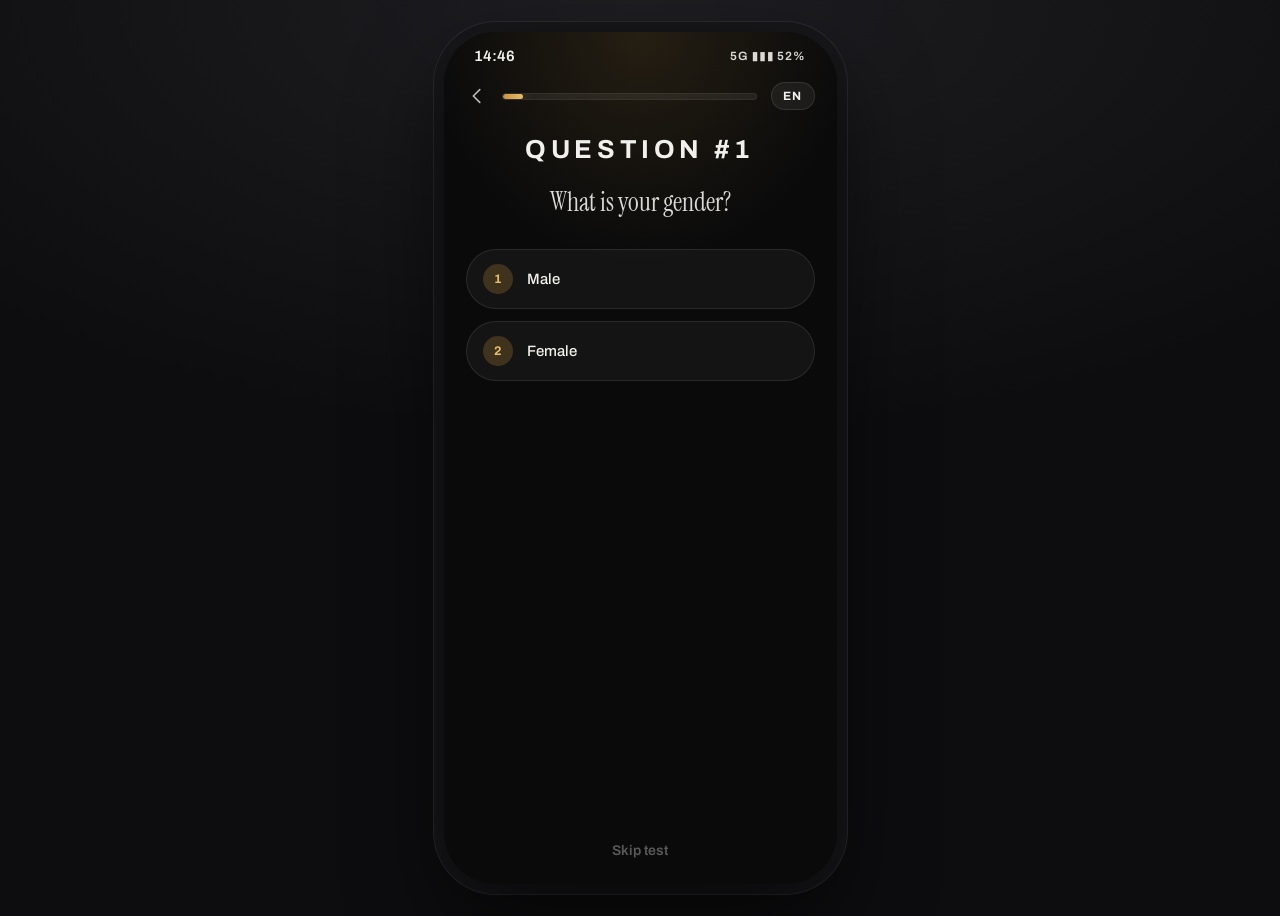
==== index.html @ 1f054693 "Implement Sworn onboarding flow from Claude Design Ports "Sworn Onboarding.dc.html" to dependency-fr" ====
<!DOCTYPE html>
<html lang="en">
<head>
<meta charset="utf-8">
<meta name="viewport" content="width=device-width, initial-scale=1">
<title>Sworn — Onboarding</title>
<link rel="preconnect" href="https://fonts.googleapis.com">
<link rel="preconnect" href="https://fonts.gstatic.com" crossorigin>
<link href="https://fonts.googleapis.com/css2?family=Archivo:wght@400;500;600;700&family=Instrument+Serif:ital@0;1&display=swap" rel="stylesheet">
<link rel="stylesheet" href="styles.css">
</head>
<body>

<div class="stage">
  <div class="phone" id="phone">
    <div class="phone__glow"></div>
    <div class="phone__noise"></div>

    <div class="statusbar">
      <span>14:46</span>
      <span class="statusbar__right">5G ▮▮▮ 52%</span>
    </div>

    <div id="chrome"></div>
    <div id="screen"></div>
  </div>
</div>

<script src="app.js"></script>
</body>
</html>
---- styles.css ----
/* Sworn — onboarding
   Design tokens and components ported from "Sworn Onboarding.dc.html". */

:root {
  --bg: #0a0a0b;
  --ink: #f2f0ec;
  --gold: #d9a441;
  --gold-lt: #e7bc6a;
  --gold-dk: #c8933a;
  --cream: #f4e6c8;
  --on-gold: #1a1408;
  --gold-grad: linear-gradient(180deg, #e7bc6a, #c8933a);
  --serif: 'Instrument Serif', Georgia, serif;
  --line: rgba(255, 255, 255, .1);
  --surface: rgba(255, 255, 255, .042);
  --surface-bd: rgba(255, 255, 255, .075);
}

* { box-sizing: border-box; }

body {
  margin: 0;
  background: #141416;
  font-family: Archivo, system-ui, sans-serif;
  -webkit-font-smoothing: antialiased;
}

a { color: var(--gold); }
a:hover { color: var(--gold-lt); }

@keyframes rise {
  from { opacity: 0; transform: translateY(12px); }
  to   { opacity: 1; transform: none; }
}
@keyframes floaty {
  0%, 100% { transform: translateY(0); }
  50%      { transform: translateY(-10px); }
}

.anim-rise      { animation: rise .4s ease both; }
.anim-rise-fast { animation: rise .35s ease both; }

@media (prefers-reduced-motion: reduce) {
  *, *::before, *::after {
    animation-duration: .01ms !important;
    animation-iteration-count: 1 !important;
    transition-duration: .01ms !important;
  }
}

/* Selectable controls are real buttons — strip the UA chrome, keep the design. */
.opt, .age, .pickrow, .goal, .plan, .skip, .notlater,
.back-circle, .chrome__back, .slide__dot {
  font-family: inherit;
  font-size: inherit;
  color: inherit;
  margin: 0;
  -webkit-appearance: none;
  appearance: none;
  text-align: left;
}

:focus-visible {
  outline: 2px solid var(--gold-lt);
  outline-offset: 3px;
}

/* ---------------------------------------------------------------- shell */

.stage {
  min-height: 100vh;
  display: flex;
  align-items: center;
  justify-content: center;
  padding: 32px;
  background: radial-gradient(120% 80% at 50% 0%, #1e1e22 0%, #0d0d0f 60%);
}

.phone {
  position: relative;
  flex: 0 0 393px;
  width: 393px;
  height: 852px;
  border-radius: 52px;
  overflow: hidden;
  background: var(--bg);
  box-shadow: 0 40px 90px rgba(0, 0, 0, .6), 0 0 0 10px #17171a, 0 0 0 11px #2a2a2f;
  color: var(--ink);
}

.phone__glow {
  position: absolute;
  inset: 0;
  background: radial-gradient(80% 40% at 50% 0%, rgba(217, 164, 65, .13) 0%, rgba(0, 0, 0, 0) 68%), var(--bg);
}

.phone__noise {
  position: absolute;
  inset: 0;
  opacity: .5;
  background-image: radial-gradient(rgba(255, 255, 255, .14) 1px, rgba(0, 0, 0, 0) 1px);
  background-size: 3px 3px;
  mix-blend-mode: overlay;
}

.statusbar {
  position: relative;
  display: flex;
  justify-content: space-between;
  align-items: center;
  padding: 16px 30px 0;
  font-size: 15px;
  font-weight: 600;
  letter-spacing: .2px;
}

.statusbar__right {
  display: flex;
  gap: 6px;
  align-items: center;
  opacity: .9;
  font-size: 12px;
  letter-spacing: 1px;
}

/* Every screen lays itself out against the phone frame. */
.screen {
  position: absolute;
  left: 0;
  right: 0;
  bottom: 0;
}

.scroll {
  position: absolute;
  left: 0;
  right: 0;
  overflow-y: auto;
  scrollbar-width: none;
  padding: 0 22px;
}
.scroll::-webkit-scrollbar { display: none; }

/* ---------------------------------------------------------------- quiz chrome */

.chrome {
  position: relative;
  padding: 18px 22px 0;
  display: flex;
  align-items: center;
  gap: 14px;
}

.chrome__back {
  cursor: pointer;
  display: flex;
  align-items: center;
  background: none;
  border: 0;
  padding: 0;
}

.progress {
  flex: 1;
  height: 7px;
  border-radius: 99px;
  background: rgba(255, 255, 255, .07);
  border: 1px solid rgba(255, 255, 255, .06);
  overflow: hidden;
}

.progress__fill {
  height: 100%;
  border-radius: 99px;
  background: linear-gradient(90deg, var(--gold-dk), var(--gold-lt));
  box-shadow: 0 0 14px rgba(217, 164, 65, .5);
  transition: width .25s ease;
}

.lang {
  padding: 6px 11px;
  border-radius: 999px;
  background: rgba(255, 255, 255, .06);
  border: 1px solid var(--line);
  font-size: 12px;
  font-weight: 700;
  letter-spacing: 1.4px;
}

/* ---------------------------------------------------------------- shared bits */

.back-circle {
  width: 38px;
  height: 38px;
  flex: 0 0 38px;
  border-radius: 50%;
  background: rgba(255, 255, 255, .06);
  border: 1px solid var(--line);
  display: flex;
  align-items: center;
  justify-content: center;
  cursor: pointer;
}

.topbar {
  display: flex;
  align-items: center;
  gap: 14px;
}

.topbar__title {
  flex: 1;
  text-align: center;
  margin-right: 38px;
  font-weight: 700;
}

.eyebrow {
  text-align: center;
  font-size: 26px;
  font-weight: 700;
  letter-spacing: 4.6px;
  line-height: 1;
}

.serif { font-family: var(--serif); }

.cta {
  width: 100%;
  border: 0;
  cursor: pointer;
  padding: 19px;
  border-radius: 999px;
  background: var(--gold-grad);
  color: var(--on-gold);
  font-family: Archivo, sans-serif;
  font-size: 14.5px;
  font-weight: 700;
  letter-spacing: 2.8px;
}
.cta:hover { filter: brightness(1.06); }
.cta--glow { box-shadow: 0 14px 34px rgba(217, 164, 65, .28); }
.cta--muted { background: rgba(217, 164, 65, .16); color: rgba(242, 240, 236, .4); }
.cta--cream { background: var(--cream); color: var(--on-gold); }
.cta--cream:hover { filter: brightness(1.04); }

.footer-bar {
  position: absolute;
  left: 0;
  right: 0;
  bottom: 0;
  padding: 12px 22px 24px;
  background: linear-gradient(180deg, rgba(10, 10, 11, 0), rgba(10, 10, 11, .95) 40%);
}

.card {
  border-radius: 20px;
  background: var(--surface);
  border: 1px solid var(--surface-bd);
}

.field {
  width: 100%;
  display: block;
  padding: 17px 18px;
  border-radius: 16px;
  background: rgba(255, 255, 255, .045);
  border: 1px solid var(--line);
  font-family: Archivo, sans-serif;
  font-size: 15px;
  color: var(--ink);
  outline: none;
}
.field::placeholder { color: rgba(242, 240, 236, .35); }
.field:focus { border-color: rgba(217, 164, 65, .5); }

.field--pill {
  padding: 19px 22px;
  border-radius: 999px;
  background: rgba(255, 255, 255, .04);
}

.field-label {
  font-size: 12.5px;
  color: rgba(242, 240, 236, .45);
}

/* ---------------------------------------------------------------- question */

.q {
  top: 104px;
  display: flex;
  flex-direction: column;
  padding: 0 22px 26px;
}

.q__text {
  margin-top: 24px;
  text-align: center;
  font-family: var(--serif);
  font-size: 26px;
  line-height: 1.25;
  color: rgba(242, 240, 236, .9);
  text-wrap: pretty;
}

.q__options {
  margin-top: 30px;
  display: flex;
  flex-direction: column;
  gap: 12px;
}

.opt {
  display: flex;
  align-items: center;
  gap: 14px;
  padding: 14px 16px;
  border-radius: 999px;
  cursor: pointer;
  background: rgba(255, 255, 255, .045);
  border: 1px solid rgba(255, 255, 255, .09);
}
.opt:hover { filter: brightness(1.15); }

.opt__n {
  width: 30px;
  height: 30px;
  flex: 0 0 30px;
  border-radius: 50%;
  display: flex;
  align-items: center;
  justify-content: center;
  font-size: 12.5px;
  font-weight: 700;
  background: rgba(217, 164, 65, .22);
  color: var(--gold-lt);
}

.opt__label {
  font-size: 15px;
  font-weight: 500;
}

.opt.is-on {
  background: rgba(217, 164, 65, .16);
  border-color: rgba(217, 164, 65, .55);
}
.opt.is-on .opt__label { color: var(--cream); }
.opt.is-on .opt__n {
  background: var(--gold-grad);
  color: var(--on-gold);
}

.skip {
  margin-top: auto;
  width: 100%;
  text-align: center;
  font-size: 14px;
  font-weight: 600;
  color: rgba(242, 240, 236, .34);
  cursor: pointer;
  background: none;
  border: 0;
  padding: 0;
}

/* ---------------------------------------------------------------- finally */

.finally { top: 104px; display: flex; flex-direction: column; padding: 0 22px 30px; }

.ages {
  margin-top: 10px;
  display: flex;
  flex-wrap: wrap;
  gap: 10px;
}

.age {
  padding: 14px 20px;
  border-radius: 14px;
  cursor: pointer;
  font-size: 15px;
  font-weight: 600;
  background: rgba(255, 255, 255, .045);
  border: 1px solid var(--line);
  color: var(--ink);
}
.age.is-on {
  background: rgba(217, 164, 65, .18);
  border-color: rgba(217, 164, 65, .55);
  color: var(--cream);
}

/* ---------------------------------------------------------------- calculating */

.calc {
  top: 0;
  display: flex;
  flex-direction: column;
  align-items: center;
  justify-content: center;
  padding: 0 30px;
}

.ring {
  position: relative;
  width: 210px;
  height: 210px;
  margin-top: -40px;
  border-radius: 50%;
  display: flex;
  align-items: center;
  justify-content: center;
  box-shadow: 0 0 70px rgba(217, 164, 65, .25);
}

.ring__hole {
  position: absolute;
  inset: 12px;
  border-radius: 50%;
  background: var(--bg);
}

.ring__pct {
  position: relative;
  font-family: var(--serif);
  font-size: 62px;
  color: var(--cream);
}

/* ---------------------------------------------------------------- analysis */

.analysis { top: 56px; display: flex; flex-direction: column; padding: 0 22px 28px; }

.check-badge {
  border-radius: 50%;
  background: var(--gold-grad);
  display: flex;
  align-items: center;
  justify-content: center;
}

.bars {
  margin-top: 20px;
  display: flex;
  align-items: flex-end;
  justify-content: center;
  gap: 26px;
}

.bar-col {
  display: flex;
  flex-direction: column;
  align-items: center;
  gap: 10px;
}

.bar-you {
  width: 86px;
  height: 152px;
  border-radius: 16px;
  background: linear-gradient(180deg, #f0cd85, #b8802b);
  display: flex;
  justify-content: center;
  padding-top: 12px;
  font-size: 25px;
  font-weight: 700;
  color: var(--on-gold);
}

.bar-avg {
  width: 86px;
  height: 152px;
  border-radius: 16px;
  background: rgba(255, 255, 255, .05);
  border: 1px solid rgba(255, 255, 255, .08);
  display: flex;
  align-items: flex-end;
}

.bar-avg__fill {
  width: 100%;
  height: 95px;
  border-radius: 15px;
  background: rgba(217, 164, 65, .28);
  border: 1px solid rgba(217, 164, 65, .35);
  display: flex;
  justify-content: center;
  padding-top: 10px;
  font-size: 23px;
  font-weight: 700;
  color: var(--cream);
}

.bar-label { font-size: 12.5px; font-weight: 600; }
.bar-label--dim { color: rgba(242, 240, 236, .6); }

/* ---------------------------------------------------------------- symptoms */

.symptoms { top: 56px; }

.banner {
  padding: 17px;
  border-radius: 20px;
  background: var(--gold-grad);
  color: var(--on-gold);
  font-size: 15.5px;
  font-weight: 600;
  line-height: 1.35;
  text-wrap: pretty;
}

.group-name {
  margin-top: 20px;
  font-size: 13px;
  font-weight: 700;
  letter-spacing: 2.4px;
  color: rgba(242, 240, 236, .55);
}

.group-items {
  margin-top: 11px;
  display: flex;
  flex-direction: column;
  gap: 10px;
}

.pickrow {
  display: flex;
  align-items: center;
  gap: 13px;
  padding: 14px 16px;
  border-radius: 22px;
  cursor: pointer;
  background: rgba(255, 255, 255, .04);
  border: 1px solid rgba(255, 255, 255, .085);
  color: rgba(242, 240, 236, .92);
}
.pickrow.is-on {
  background: rgba(217, 164, 65, .14);
  border-color: rgba(217, 164, 65, .5);
  color: var(--cream);
}

.dot {
  width: 22px;
  height: 22px;
  flex: 0 0 22px;
  border-radius: 50%;
  border: 1.6px solid rgba(255, 255, 255, .28);
  background: transparent;
}
.pickrow.is-on .dot,
.goal.is-on .dot {
  border-color: var(--gold-lt);
  background: var(--gold-lt);
}

.pickrow__label { font-size: 14.5px; line-height: 1.3; }

/* ---------------------------------------------------------------- slides */

.slide {
  top: 52px;
  display: flex;
  flex-direction: column;
  align-items: center;
  padding: 0 26px 28px;
}

.slide__bars { display: flex; gap: 7px; align-items: center; }
.slide__bar { height: 6px; border-radius: 99px; transition: width .3s ease; }

.wordmark { font-size: 15px; font-weight: 700; letter-spacing: 6px; }

.orb {
  margin-top: 44px;
  width: 186px;
  height: 186px;
  border-radius: 50%;
  display: flex;
  align-items: center;
  justify-content: center;
  border: 1px solid rgba(217, 164, 65, .28);
  animation: floaty 6s ease-in-out infinite;
}

.orb__glyph {
  font-size: 58px;
  font-weight: 700;
  letter-spacing: -2px;
  color: rgba(244, 230, 200, .9);
}

.slide__title {
  margin-top: 44px;
  text-align: center;
  font-size: 24px;
  font-weight: 700;
  letter-spacing: 3.4px;
  line-height: 1.2;
}

.slide__body {
  margin-top: 16px;
  text-align: center;
  font-family: var(--serif);
  font-size: 20px;
  line-height: 1.4;
  color: rgba(242, 240, 236, .62);
  text-wrap: pretty;
}

.press {
  margin-top: 22px;
  display: flex;
  gap: 18px;
  align-items: center;
  font-size: 12px;
  font-weight: 700;
  letter-spacing: 1.6px;
  color: rgba(242, 240, 236, .4);
}

.slide__dots { margin-top: auto; display: flex; gap: 8px; }
.slide__dot { width: 8px; height: 8px; border-radius: 50%; cursor: pointer; border: 0; padding: 0; }

/* ---------------------------------------------------------------- goals */

.goals { top: 56px; }

.goal {
  display: flex;
  align-items: center;
  gap: 14px;
  padding: 16px;
  border-radius: 22px;
  cursor: pointer;
  background: rgba(255, 255, 255, .035);
  border: 1px solid rgba(255, 255, 255, .08);
}
.goal.is-on { border-color: rgba(217, 164, 65, .4); }

.goal__icon {
  width: 36px;
  height: 36px;
  flex: 0 0 36px;
  border-radius: 50%;
  border: 1px solid rgba(255, 255, 255, .14);
}

.goal__label { flex: 1; font-size: 15px; font-weight: 600; line-height: 1.25; }

.goal .dot { width: 24px; height: 24px; flex: 0 0 24px; border-color: rgba(255, 255, 255, .25); }

/* ---------------------------------------------------------------- benefits */

.benefits { top: 56px; }

.quote-head {
  margin-top: 18px;
  display: flex;
  align-items: center;
  gap: 12px;
}

.avatar {
  width: 44px;
  height: 44px;
  border-radius: 50%;
  background: radial-gradient(circle at 38% 30%, #2a2418, #111113);
  border: 1px solid rgba(217, 164, 65, .4);
}

/* ---------------------------------------------------------------- path */

.path { top: 56px; display: flex; flex-direction: column; padding: 0 22px 28px; }

.legend {
  margin-top: 12px;
  display: flex;
  justify-content: center;
  gap: 20px;
  font-size: 13.5px;
  font-weight: 600;
}
.legend span { display: flex; align-items: center; gap: 7px; }
.legend .swatch { width: 8px; height: 8px; border-radius: 50%; }
.legend .dim { color: rgba(242, 240, 236, .5); }

/* ---------------------------------------------------------------- rating */

.rating { top: 56px; display: flex; flex-direction: column; padding: 0 22px 28px; }

.stars { display: flex; justify-content: center; gap: 6px; }

.facepile { display: flex; }
.facepile div {
  width: 30px;
  height: 30px;
  border-radius: 50%;
  border: 1.5px solid var(--bg);
}
.facepile div + div { margin-left: -10px; }

.reviews {
  margin-top: 22px;
  display: grid;
  grid-template-columns: 1fr 1fr;
  gap: 11px;
}

.review {
  padding: 14px;
  border-radius: 18px;
  background: var(--surface);
  border: 1px solid var(--surface-bd);
}

.review__initial {
  width: 26px;
  height: 26px;
  border-radius: 50%;
  background: rgba(217, 164, 65, .2);
  border: 1px solid rgba(217, 164, 65, .3);
  display: flex;
  align-items: center;
  justify-content: center;
  font-size: 11px;
  font-weight: 700;
  color: var(--gold-lt);
}

/* ---------------------------------------------------------------- referral / notify */

.referral { top: 56px; display: flex; flex-direction: column; padding: 0 22px 28px; }

.notify {
  top: 56px;
  display: flex;
  flex-direction: column;
  align-items: center;
  padding: 0 26px 28px;
}

.notlater {
  margin-top: 16px;
  font-size: 14px;
  font-weight: 600;
  color: rgba(242, 240, 236, .38);
  cursor: pointer;
  background: none;
  border: 0;
  padding: 0;
}

/* ---------------------------------------------------------------- plan ready */

.ready__bg {
  position: absolute;
  inset: 0;
  background: radial-gradient(90% 55% at 50% 12%, rgba(217, 164, 65, .22) 0%, rgba(10, 10, 11, .97) 62%), var(--bg);
}

.ready {
  top: 56px;
  display: flex;
  flex-direction: column;
  align-items: center;
  padding: 0 26px 26px;
}

.date-pill {
  margin-top: 14px;
  padding: 15px 34px;
  border-radius: 999px;
  background: var(--cream);
  color: var(--on-gold);
  font-size: 21px;
  font-weight: 700;
}

.rule { margin-top: 30px; width: 120px; height: 1px; background: rgba(255, 255, 255, .14); }

/* ---------------------------------------------------------------- paywall */

.paywall { top: 44px; }

.planday {
  padding: 16px 18px;
  border-radius: 20px;
  background: rgba(255, 255, 255, .04);
  border: 1px solid rgba(217, 164, 65, .28);
  box-shadow: 0 0 22px rgba(217, 164, 65, .09);
}

.sheet {
  position: absolute;
  left: 0;
  right: 0;
  bottom: 0;
  height: 342px;
  border-radius: 30px 30px 0 0;
  background: #f6f2ea;
  color: #141310;
  padding: 22px 22px 24px;
  box-shadow: 0 -20px 50px rgba(0, 0, 0, .5);
}

.sale {
  margin-top: 14px;
  padding: 12px 16px;
  border-radius: 14px;
  background: rgba(200, 147, 58, .12);
  display: flex;
  align-items: center;
  justify-content: space-between;
  font-size: 13.5px;
  font-weight: 700;
  color: #8a5f1c;
}

.plan {
  margin-top: 11px;
  padding: 15px 16px;
  border-radius: 16px;
  cursor: pointer;
  display: flex;
  align-items: center;
  justify-content: space-between;
  background: #fff;
  border: 1.6px solid #e2dcd0;
}
.plan.is-on { border-color: #8a5f1c; }

.plan__radio {
  width: 22px;
  height: 22px;
  border-radius: 50%;
  border: 1.6px solid #c4bdaf;
  display: flex;
  align-items: center;
  justify-content: center;
}
.plan__radio i {
  width: 11px;
  height: 11px;
  border-radius: 50%;
  background: transparent;
}
.plan.is-on .plan__radio { border-color: #8a5f1c; }
.plan.is-on .plan__radio i { background: #8a5f1c; }

.plan__note { margin-top: 2px; font-size: 12px; color: #7c766c; }

.cta--dark {
  background: linear-gradient(180deg, #2a2418, #141310);
  color: var(--cream);
  padding: 18px;
  font-size: 14.5px;
  letter-spacing: 2.4px;
}
.cta--dark:hover { filter: brightness(1.12); }
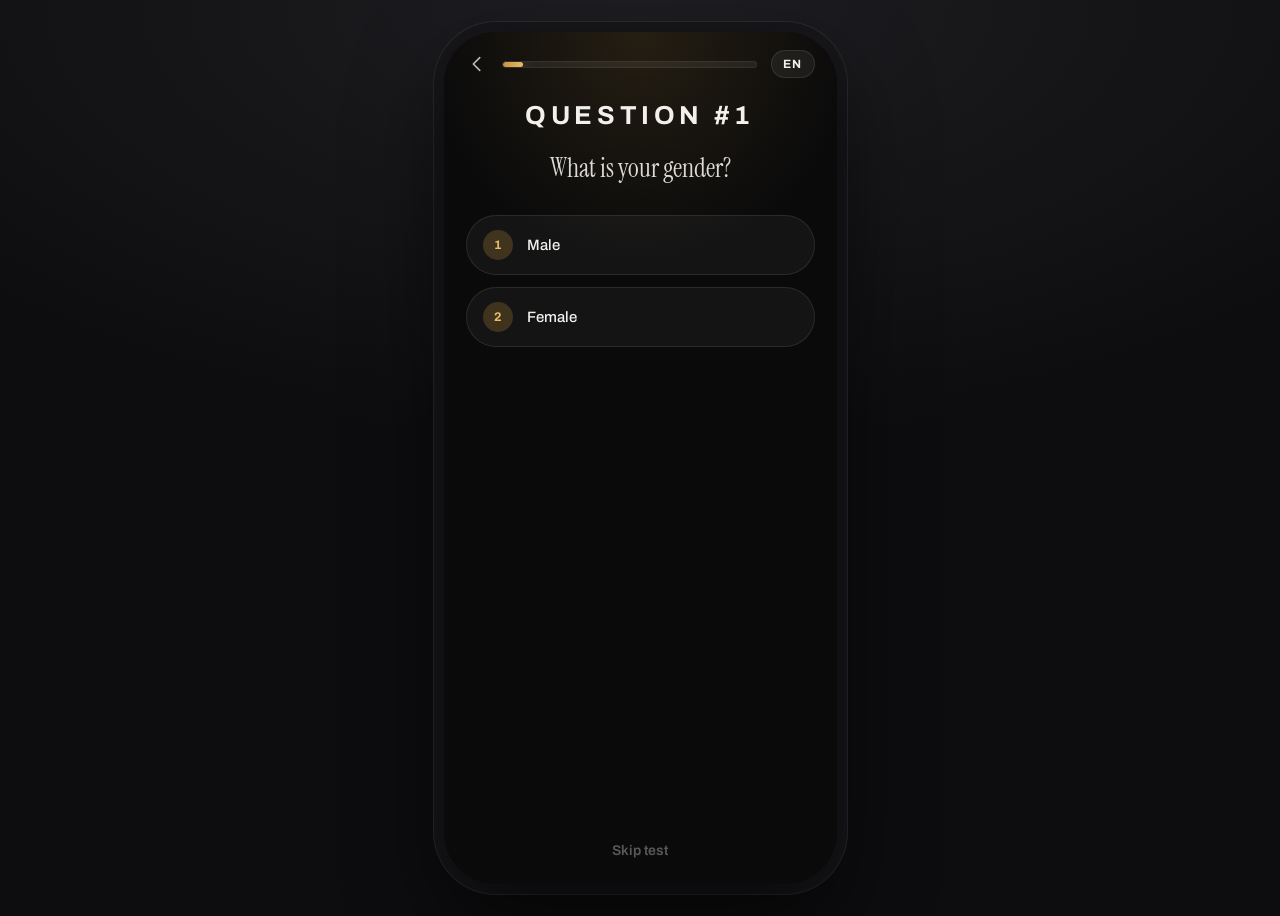
==== commit 5bb42346: "Add real Screen Time app blocking Blocking now goes through Apple's frameworks, so the system enforc" ====
--- a/index.html
+++ b/index.html
@@ -16,16 +16,12 @@
     <div class="phone__glow"></div>
     <div class="phone__noise"></div>
 
-    <div class="statusbar">
-      <span>14:46</span>
-      <span class="statusbar__right">5G ▮▮▮ 52%</span>
-    </div>
-
     <div id="chrome"></div>
     <div id="screen"></div>
   </div>
 </div>
 
+<script src="why.js"></script>
 <script src="app.js"></script>
 </body>
 </html>
--- a/styles.css
+++ b/styles.css
@@ -86,12 +86,36 @@
   background: var(--bg);
   box-shadow: 0 40px 90px rgba(0, 0, 0, .6), 0 0 0 10px #17171a, 0 0 0 11px #2a2a2f;
   color: var(--ink);
+
+  /* The device draws the real status bar and home indicator; leave room for
+     them. Both collapse to 0 in a desktop browser. */
+  --safe-top: env(safe-area-inset-top, 0px);
+  --safe-bottom: env(safe-area-inset-bottom, 0px);
 }
 
 .phone__glow {
   position: absolute;
   inset: 0;
   background: radial-gradient(80% 40% at 50% 0%, rgba(217, 164, 65, .13) 0%, rgba(0, 0, 0, 0) 68%), var(--bg);
+}
+
+/* On a real phone the drawn bezel is a phone inside a phone, and the fixed
+   852px frame overflows the viewport — so bottom-anchored CTAs fall below the
+   fold. At phone widths, drop the bezel and let the app fill the screen. */
+@media (max-width: 520px) {
+  .stage {
+    padding: 0;
+    min-height: 100dvh;
+    align-items: stretch;
+    background: var(--bg);
+  }
+  .phone {
+    flex: 1 1 auto;
+    width: 100%;
+    height: 100dvh;
+    border-radius: 0;
+    box-shadow: none;
+  }
 }
 
 .phone__noise {
@@ -103,26 +127,6 @@
   mix-blend-mode: overlay;
 }
 
-.statusbar {
-  position: relative;
-  display: flex;
-  justify-content: space-between;
-  align-items: center;
-  padding: 16px 30px 0;
-  font-size: 15px;
-  font-weight: 600;
-  letter-spacing: .2px;
-}
-
-.statusbar__right {
-  display: flex;
-  gap: 6px;
-  align-items: center;
-  opacity: .9;
-  font-size: 12px;
-  letter-spacing: 1px;
-}
-
 /* Every screen lays itself out against the phone frame. */
 .screen {
   position: absolute;
@@ -145,7 +149,7 @@
 
 .chrome {
   position: relative;
-  padding: 18px 22px 0;
+  padding: calc(18px + var(--safe-top)) 22px 0;
   display: flex;
   align-items: center;
   gap: 14px;
@@ -280,6 +284,12 @@
   background: rgba(255, 255, 255, .04);
 }
 
+.field--area {
+  min-height: 112px;
+  resize: none;
+  line-height: 1.45;
+}
+
 .field-label {
   font-size: 12.5px;
   color: rgba(242, 240, 236, .45);
@@ -288,7 +298,7 @@
 /* ---------------------------------------------------------------- question */
 
 .q {
-  top: 104px;
+  top: calc(70px + var(--safe-top));
   display: flex;
   flex-direction: column;
   padding: 0 22px 26px;
@@ -367,7 +377,7 @@
 
 /* ---------------------------------------------------------------- finally */
 
-.finally { top: 104px; display: flex; flex-direction: column; padding: 0 22px 30px; }
+.finally { top: calc(70px + var(--safe-top)); display: flex; flex-direction: column; padding: 0 22px 30px; }
 
 .ages {
   margin-top: 10px;
@@ -431,7 +441,7 @@
 
 /* ---------------------------------------------------------------- analysis */
 
-.analysis { top: 56px; display: flex; flex-direction: column; padding: 0 22px 28px; }
+.analysis { top: calc(22px + var(--safe-top)); display: flex; flex-direction: column; padding: 0 22px 28px; }
 
 .check-badge {
   border-radius: 50%;
@@ -498,7 +508,7 @@
 
 /* ---------------------------------------------------------------- symptoms */
 
-.symptoms { top: 56px; }
+.symptoms { top: calc(22px + var(--safe-top)); }
 
 .banner {
   padding: 17px;
@@ -562,7 +572,7 @@
 /* ---------------------------------------------------------------- slides */
 
 .slide {
-  top: 52px;
+  top: calc(18px + var(--safe-top));
   display: flex;
   flex-direction: column;
   align-items: center;
@@ -628,7 +638,8 @@
 
 /* ---------------------------------------------------------------- goals */
 
-.goals { top: 56px; }
+.goals { top: calc(22px + var(--safe-top)); }
+.why { top: calc(22px + var(--safe-top)); }
 
 .goal {
   display: flex;
@@ -656,7 +667,7 @@
 
 /* ---------------------------------------------------------------- benefits */
 
-.benefits { top: 56px; }
+.benefits { top: calc(22px + var(--safe-top)); }
 
 .quote-head {
   margin-top: 18px;
@@ -675,7 +686,7 @@
 
 /* ---------------------------------------------------------------- path */
 
-.path { top: 56px; display: flex; flex-direction: column; padding: 0 22px 28px; }
+.path { top: calc(22px + var(--safe-top)); display: flex; flex-direction: column; padding: 0 22px 28px; }
 
 .legend {
   margin-top: 12px;
@@ -691,7 +702,7 @@
 
 /* ---------------------------------------------------------------- rating */
 
-.rating { top: 56px; display: flex; flex-direction: column; padding: 0 22px 28px; }
+.rating { top: calc(22px + var(--safe-top)); display: flex; flex-direction: column; padding: 0 22px 28px; }
 
 .stars { display: flex; justify-content: center; gap: 6px; }
 
@@ -734,10 +745,10 @@
 
 /* ---------------------------------------------------------------- referral / notify */
 
-.referral { top: 56px; display: flex; flex-direction: column; padding: 0 22px 28px; }
+.referral { top: calc(22px + var(--safe-top)); display: flex; flex-direction: column; padding: 0 22px 28px; }
 
 .notify {
-  top: 56px;
+  top: calc(22px + var(--safe-top));
   display: flex;
   flex-direction: column;
   align-items: center;
@@ -764,7 +775,7 @@
 }
 
 .ready {
-  top: 56px;
+  top: calc(22px + var(--safe-top));
   display: flex;
   flex-direction: column;
   align-items: center;
@@ -785,7 +796,7 @@
 
 /* ---------------------------------------------------------------- paywall */
 
-.paywall { top: 44px; }
+.paywall { top: calc(10px + var(--safe-top)); }
 
 .planday {
   padding: 16px 18px;
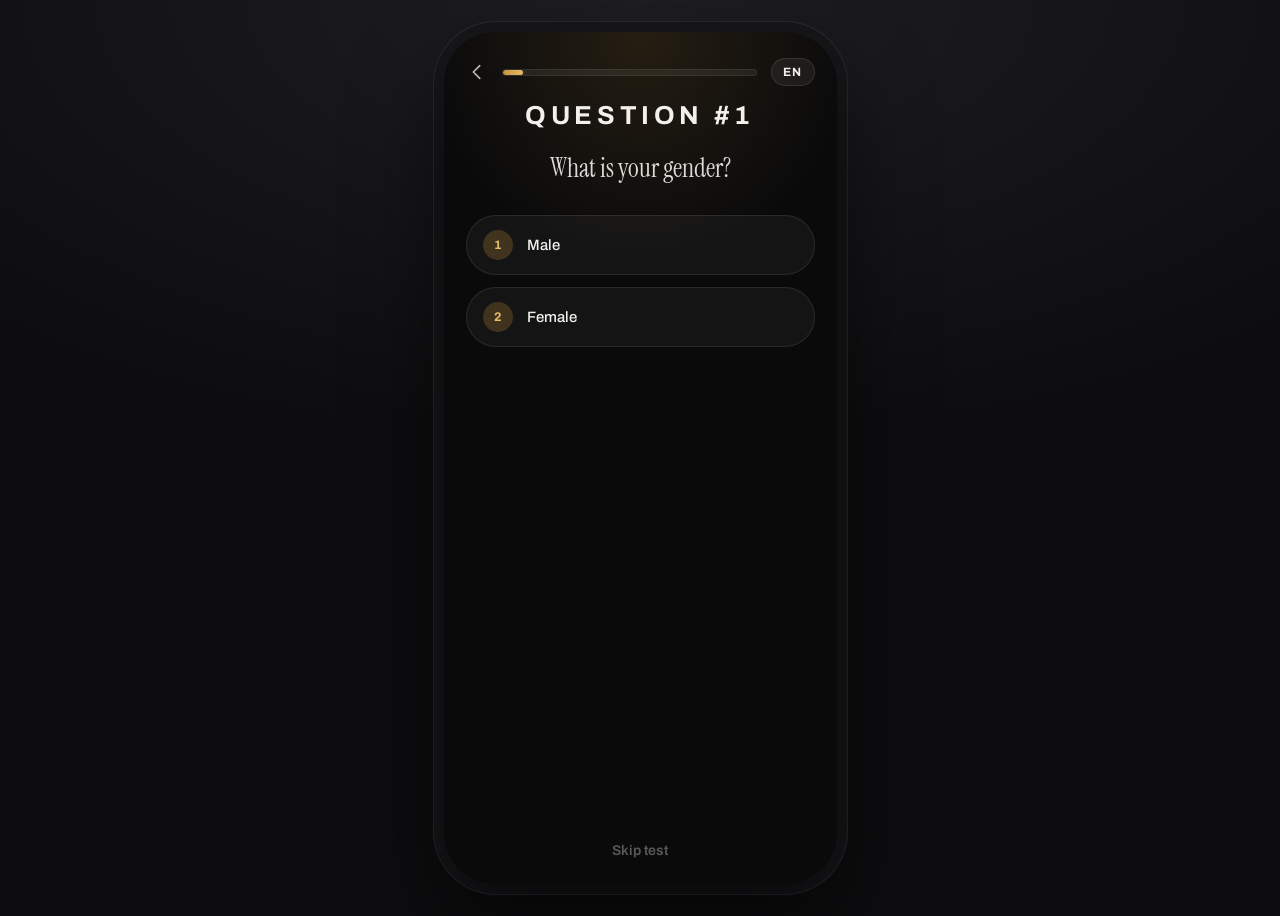
==== commit 8310d91a: "Fix onboarding layout against the device safe areas index.html was missing viewport-fit=cover, so ev" ====
--- a/index.html
+++ b/index.html
@@ -2,7 +2,9 @@
 <html lang="en">
 <head>
 <meta charset="utf-8">
-<meta name="viewport" content="width=device-width, initial-scale=1">
+<!-- viewport-fit=cover is what makes env(safe-area-inset-*) non-zero on iOS.
+     Without it every safe-area calculation below silently resolves to 0. -->
+<meta name="viewport" content="width=device-width, initial-scale=1, viewport-fit=cover">
 <title>Sworn — Onboarding</title>
 <link rel="preconnect" href="https://fonts.googleapis.com">
 <link rel="preconnect" href="https://fonts.gstatic.com" crossorigin>
--- a/styles.css
+++ b/styles.css
@@ -811,11 +811,12 @@
   left: 0;
   right: 0;
   bottom: 0;
-  height: 342px;
+  /* Grows with the home indicator so the CTA is never sat on. */
+  height: calc(342px + var(--safe-bottom));
   border-radius: 30px 30px 0 0;
   background: #f6f2ea;
   color: #141310;
-  padding: 22px 22px 24px;
+  padding: 22px 22px max(24px, var(--safe-bottom));
   box-shadow: 0 -20px 50px rgba(0, 0, 0, .5);
 }
 
@@ -873,3 +874,153 @@
   letter-spacing: 2.4px;
 }
 .cta--dark:hover { filter: brightness(1.12); }
+
+/* ---------------------------------------------------------------- commitment arc */
+
+.reflect {
+  top: calc(22px + var(--safe-top));
+  display: flex;
+  flex-direction: column;
+  padding: 0 24px 28px;
+}
+
+.commit {
+  top: calc(22px + var(--safe-top));
+  display: flex;
+  flex-direction: column;
+  padding: 0 24px 28px;
+}
+
+.field--tall { min-height: 168px; }
+
+.terms { margin-top: 30px; display: flex; flex-direction: column; gap: 16px; }
+
+.term { display: flex; gap: 14px; align-items: flex-start; }
+
+.term__icon {
+  flex: 0 0 40px;
+  height: 40px;
+  border-radius: 12px;
+  background: rgba(217, 164, 65, .12);
+  border: 1px solid rgba(217, 164, 65, .22);
+  display: flex;
+  align-items: center;
+  justify-content: center;
+}
+
+.term__text {
+  flex: 1;
+  padding-top: 3px;
+  font-size: 14.5px;
+  line-height: 1.45;
+  color: rgba(242, 240, 236, .78);
+  text-wrap: pretty;
+}
+
+/* ---------------------------------------------------------------- scheduled protection */
+
+.protect { top: calc(22px + var(--safe-top)); }
+
+.window-row {
+  margin-top: 22px;
+  display: flex;
+  align-items: center;
+  gap: 12px;
+}
+
+.window-cell {
+  flex: 1;
+  display: block;
+  padding: 14px 16px;
+  border-radius: 16px;
+  background: rgba(255, 255, 255, .045);
+  border: 1px solid var(--line);
+  cursor: pointer;
+}
+
+.window-cell__label {
+  display: block;
+  font-size: 10px;
+  letter-spacing: 2px;
+  font-weight: 700;
+  color: rgba(242, 240, 236, .4);
+}
+
+.window-time {
+  display: block;
+  width: 100%;
+  margin-top: 6px;
+  padding: 0;
+  border: 0;
+  background: none;
+  color: var(--ink);
+  font-family: Archivo, sans-serif;
+  font-size: 22px;
+  font-weight: 700;
+  color-scheme: dark;
+  outline: none;
+}
+
+.window-dash { font-size: 20px; color: rgba(242, 240, 236, .35); }
+
+.protect-summary {
+  margin-top: 26px;
+  padding: 18px;
+  border-radius: 20px;
+  background: rgba(217, 164, 65, .1);
+  border: 1px solid rgba(217, 164, 65, .25);
+  text-align: center;
+}
+
+.protect-summary__win { font-size: 24px; font-weight: 700; letter-spacing: 1px; color: var(--cream); }
+.protect-summary__apps { margin-top: 7px; font-size: 14px; color: rgba(242, 240, 236, .7); }
+.protect-summary__note { margin-top: 10px; font-size: 12.5px; color: rgba(242, 240, 236, .45); }
+
+/* ---------------------------------------------------------------- realization */
+
+.realize {
+  top: calc(22px + var(--safe-top));
+  display: flex;
+  flex-direction: column;
+  padding: 0 26px 28px;
+}
+
+.realize__title {
+  margin-top: 46px;
+  font-family: var(--serif);
+  font-size: 34px;
+  line-height: 1.2;
+  color: var(--cream);
+  text-wrap: pretty;
+}
+
+.realize__body {
+  margin-top: 24px;
+  font-size: 16.5px;
+  line-height: 1.6;
+  color: rgba(242, 240, 236, .68);
+  text-wrap: pretty;
+}
+
+/* ---------------------------------------------------------------- device insets
+
+   Every bottom-anchored element keeps its designed spacing until the home
+   indicator needs more room, then yields to it. Without this the CTAs sit
+   under the indicator on any modern iPhone. */
+
+.q, .finally, .analysis, .slide, .path, .rating, .referral,
+.notify, .ready, .reflect, .commit, .realize, .protect, .why, .symptoms, .goals, .benefits {
+  padding-bottom: max(26px, var(--safe-bottom));
+}
+
+.footer-bar { padding-bottom: max(24px, var(--safe-bottom)); }
+
+/* The quiz chrome's back arrow is a 22px glyph; give it a real tap target
+   without moving anything around it. */
+.chrome__back {
+  width: 44px;
+  height: 44px;
+  margin-left: -11px;
+  margin-right: -11px;
+  justify-content: center;
+}
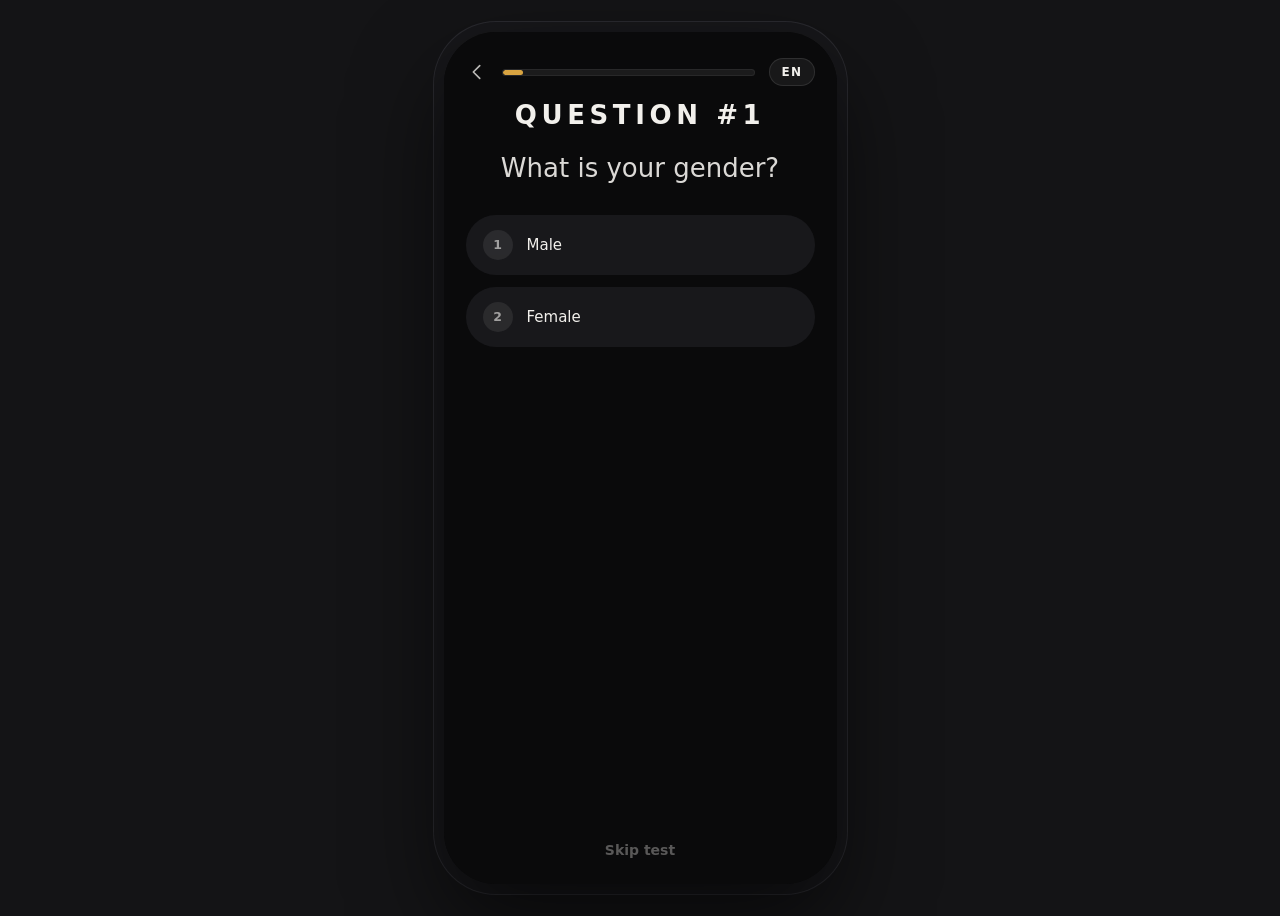
==== commit 845e4314: "Bring onboarding in line with the app's UI Onboarding was never updated to the v2 design and still l" ====
--- a/index.html
+++ b/index.html
@@ -4,11 +4,8 @@
 <meta charset="utf-8">
 <!-- viewport-fit=cover is what makes env(safe-area-inset-*) non-zero on iOS.
      Without it every safe-area calculation below silently resolves to 0. -->
-<meta name="viewport" content="width=device-width, initial-scale=1, viewport-fit=cover">
+<meta name="viewport" content="width=device-width, initial-scale=1, maximum-scale=1, user-scalable=no, viewport-fit=cover">
 <title>Sworn — Onboarding</title>
-<link rel="preconnect" href="https://fonts.googleapis.com">
-<link rel="preconnect" href="https://fonts.gstatic.com" crossorigin>
-<link href="https://fonts.googleapis.com/css2?family=Archivo:wght@400;500;600;700&family=Instrument+Serif:ital@0;1&display=swap" rel="stylesheet">
 <link rel="stylesheet" href="styles.css">
 </head>
 <body>
--- a/styles.css
+++ b/styles.css
@@ -10,7 +10,10 @@
   --cream: #f4e6c8;
   --on-gold: #1a1408;
   --gold-grad: linear-gradient(180deg, #e7bc6a, #c8933a);
-  --serif: 'Instrument Serif', Georgia, serif;
+  --sf: -apple-system, 'SF Pro Text', 'Helvetica Neue', system-ui, sans-serif;
+  --card: #18181b;
+  --card-on: #1f1f24;
+  --green: #34c759;
   --line: rgba(255, 255, 255, .1);
   --surface: rgba(255, 255, 255, .042);
   --surface-bd: rgba(255, 255, 255, .075);
@@ -21,7 +24,7 @@
 body {
   margin: 0;
   background: #141416;
-  font-family: Archivo, system-ui, sans-serif;
+  font-family: var(--sf);
   -webkit-font-smoothing: antialiased;
 }
 
@@ -61,7 +64,7 @@
 }
 
 :focus-visible {
-  outline: 2px solid var(--gold-lt);
+  outline: 2px solid rgba(242, 240, 236, .6);
   outline-offset: 3px;
 }
 
@@ -73,7 +76,7 @@
   align-items: center;
   justify-content: center;
   padding: 32px;
-  background: radial-gradient(120% 80% at 50% 0%, #1e1e22 0%, #0d0d0f 60%);
+  background: #141416;
 }
 
 .phone {
@@ -96,7 +99,7 @@
 .phone__glow {
   position: absolute;
   inset: 0;
-  background: radial-gradient(80% 40% at 50% 0%, rgba(217, 164, 65, .13) 0%, rgba(0, 0, 0, 0) 68%), var(--bg);
+  background: var(--bg);
 }
 
 /* On a real phone the drawn bezel is a phone inside a phone, and the fixed
@@ -121,10 +124,7 @@
 .phone__noise {
   position: absolute;
   inset: 0;
-  opacity: .5;
-  background-image: radial-gradient(rgba(255, 255, 255, .14) 1px, rgba(0, 0, 0, 0) 1px);
-  background-size: 3px 3px;
-  mix-blend-mode: overlay;
+  display: none;
 }
 
 /* Every screen lays itself out against the phone frame. */
@@ -176,8 +176,7 @@
 .progress__fill {
   height: 100%;
   border-radius: 99px;
-  background: linear-gradient(90deg, var(--gold-dk), var(--gold-lt));
-  box-shadow: 0 0 14px rgba(217, 164, 65, .5);
+  background: var(--gold);
   transition: width .25s ease;
 }
 
@@ -227,26 +226,32 @@
   line-height: 1;
 }
 
-.serif { font-family: var(--serif); }
+/* Was Instrument Serif. The app dropped display faces entirely, so this is
+   now just the quieter, larger voice in the system stack. */
+.serif {
+  font-family: var(--sf);
+  font-weight: 400;
+  letter-spacing: -.3px;
+}
 
 .cta {
   width: 100%;
   border: 0;
   cursor: pointer;
   padding: 19px;
-  border-radius: 999px;
-  background: var(--gold-grad);
-  color: var(--on-gold);
-  font-family: Archivo, sans-serif;
-  font-size: 14.5px;
-  font-weight: 700;
-  letter-spacing: 2.8px;
+  border-radius: 20px;
+  background: var(--gold);
+  color: #1a1408;
+  font-family: var(--sf);
+  font-size: 17px;
+  font-weight: 600;
+  letter-spacing: .2px;
 }
 .cta:hover { filter: brightness(1.06); }
-.cta--glow { box-shadow: 0 14px 34px rgba(217, 164, 65, .28); }
-.cta--muted { background: rgba(217, 164, 65, .16); color: rgba(242, 240, 236, .4); }
-.cta--cream { background: var(--cream); color: var(--on-gold); }
-.cta--cream:hover { filter: brightness(1.04); }
+/* Kept as a no-op so callers do not need editing; the app has no glows. */
+.cta--glow {}
+.cta--muted { background: rgba(242, 240, 236, .14); color: rgba(242, 240, 236, .35); }
+.cta--cream { background: var(--ink); color: #0a0a0b; }
 
 .footer-bar {
   position: absolute;
@@ -259,8 +264,8 @@
 
 .card {
   border-radius: 20px;
-  background: var(--surface);
-  border: 1px solid var(--surface-bd);
+  background: var(--card);
+  box-shadow: inset 0 1px 0 rgba(255, 255, 255, .05);
 }
 
 .field {
@@ -268,15 +273,15 @@
   display: block;
   padding: 17px 18px;
   border-radius: 16px;
-  background: rgba(255, 255, 255, .045);
-  border: 1px solid var(--line);
-  font-family: Archivo, sans-serif;
+  background: var(--card);
+  border: 1px solid transparent;
+  font-family: var(--sf);
   font-size: 15px;
   color: var(--ink);
   outline: none;
 }
 .field::placeholder { color: rgba(242, 240, 236, .35); }
-.field:focus { border-color: rgba(217, 164, 65, .5); }
+.field:focus { border-color: rgba(242, 240, 236, .28); }
 
 .field--pill {
   padding: 19px 22px;
@@ -307,7 +312,7 @@
 .q__text {
   margin-top: 24px;
   text-align: center;
-  font-family: var(--serif);
+  font-family: var(--sf);
   font-size: 26px;
   line-height: 1.25;
   color: rgba(242, 240, 236, .9);
@@ -328,10 +333,10 @@
   padding: 14px 16px;
   border-radius: 999px;
   cursor: pointer;
-  background: rgba(255, 255, 255, .045);
-  border: 1px solid rgba(255, 255, 255, .09);
-}
-.opt:hover { filter: brightness(1.15); }
+  background: var(--card);
+  border: 1px solid transparent;
+}
+.opt:hover { background: var(--card-on); }
 
 .opt__n {
   width: 30px;
@@ -343,8 +348,8 @@
   justify-content: center;
   font-size: 12.5px;
   font-weight: 700;
-  background: rgba(217, 164, 65, .22);
-  color: var(--gold-lt);
+  background: rgba(255, 255, 255, .08);
+  color: rgba(242, 240, 236, .6);
 }
 
 .opt__label {
@@ -352,15 +357,9 @@
   font-weight: 500;
 }
 
-.opt.is-on {
-  background: rgba(217, 164, 65, .16);
-  border-color: rgba(217, 164, 65, .55);
-}
-.opt.is-on .opt__label { color: var(--cream); }
-.opt.is-on .opt__n {
-  background: var(--gold-grad);
-  color: var(--on-gold);
-}
+.opt.is-on { background: var(--card-on); border-color: rgba(242, 240, 236, .28); }
+.opt.is-on .opt__label { color: var(--ink); }
+.opt.is-on .opt__n { background: var(--ink); color: #0a0a0b; }
 
 .skip {
   margin-top: auto;
@@ -392,15 +391,11 @@
   cursor: pointer;
   font-size: 15px;
   font-weight: 600;
-  background: rgba(255, 255, 255, .045);
-  border: 1px solid var(--line);
+  background: var(--card);
+  border: 1px solid transparent;
   color: var(--ink);
 }
-.age.is-on {
-  background: rgba(217, 164, 65, .18);
-  border-color: rgba(217, 164, 65, .55);
-  color: var(--cream);
-}
+.age.is-on { background: rgba(242, 240, 236, .9); border-color: transparent; color: #0f0f11; }
 
 /* ---------------------------------------------------------------- calculating */
 
@@ -422,7 +417,7 @@
   display: flex;
   align-items: center;
   justify-content: center;
-  box-shadow: 0 0 70px rgba(217, 164, 65, .25);
+
 }
 
 .ring__hole {
@@ -434,7 +429,7 @@
 
 .ring__pct {
   position: relative;
-  font-family: var(--serif);
+  font-family: var(--sf);
   font-size: 62px;
   color: var(--cream);
 }
@@ -445,7 +440,7 @@
 
 .check-badge {
   border-radius: 50%;
-  background: var(--gold-grad);
+  background: var(--gold);
   display: flex;
   align-items: center;
   justify-content: center;
@@ -470,13 +465,13 @@
   width: 86px;
   height: 152px;
   border-radius: 16px;
-  background: linear-gradient(180deg, #f0cd85, #b8802b);
+  background: var(--gold);
   display: flex;
   justify-content: center;
   padding-top: 12px;
   font-size: 25px;
-  font-weight: 700;
-  color: var(--on-gold);
+  font-weight: 600;
+  color: #1a1408;
 }
 
 .bar-avg {
@@ -493,14 +488,14 @@
   width: 100%;
   height: 95px;
   border-radius: 15px;
-  background: rgba(217, 164, 65, .28);
-  border: 1px solid rgba(217, 164, 65, .35);
+  background: rgba(255, 255, 255, .16);
+  border: 0;
   display: flex;
   justify-content: center;
   padding-top: 10px;
   font-size: 23px;
-  font-weight: 700;
-  color: var(--cream);
+  font-weight: 600;
+  color: rgba(242, 240, 236, .8);
 }
 
 .bar-label { font-size: 12.5px; font-weight: 600; }
@@ -513,8 +508,8 @@
 .banner {
   padding: 17px;
   border-radius: 20px;
-  background: var(--gold-grad);
-  color: var(--on-gold);
+  background: var(--card);
+  color: rgba(242, 240, 236, .78);
   font-size: 15.5px;
   font-weight: 600;
   line-height: 1.35;
@@ -543,15 +538,11 @@
   padding: 14px 16px;
   border-radius: 22px;
   cursor: pointer;
-  background: rgba(255, 255, 255, .04);
-  border: 1px solid rgba(255, 255, 255, .085);
+  background: var(--card);
+  border: 1px solid transparent;
   color: rgba(242, 240, 236, .92);
 }
-.pickrow.is-on {
-  background: rgba(217, 164, 65, .14);
-  border-color: rgba(217, 164, 65, .5);
-  color: var(--cream);
-}
+.pickrow.is-on { background: var(--card-on); color: var(--ink); }
 
 .dot {
   width: 22px;
@@ -563,8 +554,8 @@
 }
 .pickrow.is-on .dot,
 .goal.is-on .dot {
-  border-color: var(--gold-lt);
-  background: var(--gold-lt);
+  border-color: var(--green);
+  background: var(--green);
 }
 
 .pickrow__label { font-size: 14.5px; line-height: 1.3; }
@@ -592,8 +583,9 @@
   display: flex;
   align-items: center;
   justify-content: center;
-  border: 1px solid rgba(217, 164, 65, .28);
-  animation: floaty 6s ease-in-out infinite;
+  border: 1px solid rgba(255, 255, 255, .1);
+  background: var(--card) !important;
+  box-shadow: none !important;
 }
 
 .orb__glyph {
@@ -615,7 +607,7 @@
 .slide__body {
   margin-top: 16px;
   text-align: center;
-  font-family: var(--serif);
+  font-family: var(--sf);
   font-size: 20px;
   line-height: 1.4;
   color: rgba(242, 240, 236, .62);
@@ -648,18 +640,10 @@
   padding: 16px;
   border-radius: 22px;
   cursor: pointer;
-  background: rgba(255, 255, 255, .035);
-  border: 1px solid rgba(255, 255, 255, .08);
-}
-.goal.is-on { border-color: rgba(217, 164, 65, .4); }
-
-.goal__icon {
-  width: 36px;
-  height: 36px;
-  flex: 0 0 36px;
-  border-radius: 50%;
-  border: 1px solid rgba(255, 255, 255, .14);
-}
+  background: var(--card);
+  border: 1px solid transparent;
+}
+.goal.is-on { background: var(--card-on); }
 
 .goal__label { flex: 1; font-size: 15px; font-weight: 600; line-height: 1.25; }
 
@@ -681,7 +665,7 @@
   height: 44px;
   border-radius: 50%;
   background: radial-gradient(circle at 38% 30%, #2a2418, #111113);
-  border: 1px solid rgba(217, 164, 65, .4);
+  border: 1px solid rgba(255, 255, 255, .12);
 }
 
 /* ---------------------------------------------------------------- path */
@@ -725,22 +709,22 @@
 .review {
   padding: 14px;
   border-radius: 18px;
-  background: var(--surface);
-  border: 1px solid var(--surface-bd);
+  background: var(--card);
+  box-shadow: inset 0 1px 0 rgba(255, 255, 255, .05);
 }
 
 .review__initial {
   width: 26px;
   height: 26px;
   border-radius: 50%;
-  background: rgba(217, 164, 65, .2);
-  border: 1px solid rgba(217, 164, 65, .3);
+  background: rgba(255, 255, 255, .08);
+  border: 0;
   display: flex;
   align-items: center;
   justify-content: center;
   font-size: 11px;
   font-weight: 700;
-  color: var(--gold-lt);
+  color: rgba(242, 240, 236, .7);
 }
 
 /* ---------------------------------------------------------------- referral / notify */
@@ -771,7 +755,7 @@
 .ready__bg {
   position: absolute;
   inset: 0;
-  background: radial-gradient(90% 55% at 50% 12%, rgba(217, 164, 65, .22) 0%, rgba(10, 10, 11, .97) 62%), var(--bg);
+  background: var(--bg);
 }
 
 .ready {
@@ -802,8 +786,7 @@
   padding: 16px 18px;
   border-radius: 20px;
   background: rgba(255, 255, 255, .04);
-  border: 1px solid rgba(217, 164, 65, .28);
-  box-shadow: 0 0 22px rgba(217, 164, 65, .09);
+  border: 0;
 }
 
 .sheet {
@@ -867,13 +850,10 @@
 .plan__note { margin-top: 2px; font-size: 12px; color: #7c766c; }
 
 .cta--dark {
-  background: linear-gradient(180deg, #2a2418, #141310);
-  color: var(--cream);
-  padding: 18px;
-  font-size: 14.5px;
-  letter-spacing: 2.4px;
-}
-.cta--dark:hover { filter: brightness(1.12); }
+  background: #141310;
+  color: var(--ink);
+}
+.cta--dark:hover { filter: brightness(1.4); }
 
 /* ---------------------------------------------------------------- commitment arc */
 
@@ -901,8 +881,8 @@
   flex: 0 0 40px;
   height: 40px;
   border-radius: 12px;
-  background: rgba(217, 164, 65, .12);
-  border: 1px solid rgba(217, 164, 65, .22);
+  background: rgba(255, 255, 255, .06);
+  border: 0;
   display: flex;
   align-items: center;
   justify-content: center;
@@ -954,7 +934,7 @@
   border: 0;
   background: none;
   color: var(--ink);
-  font-family: Archivo, sans-serif;
+  font-family: var(--sf);
   font-size: 22px;
   font-weight: 700;
   color-scheme: dark;
@@ -967,8 +947,8 @@
   margin-top: 26px;
   padding: 18px;
   border-radius: 20px;
-  background: rgba(217, 164, 65, .1);
-  border: 1px solid rgba(217, 164, 65, .25);
+  background: var(--card);
+  border: 0;
   text-align: center;
 }
 
@@ -987,7 +967,7 @@
 
 .realize__title {
   margin-top: 46px;
-  font-family: var(--serif);
+  font-family: var(--sf);
   font-size: 34px;
   line-height: 1.2;
   color: var(--cream);
@@ -1024,3 +1004,43 @@
   margin-right: -11px;
   justify-content: center;
 }
+
+/* Apple's app picker is native, so onboarding shows a row that opens it
+   rather than a list Sworn could never actually act on. */
+.picker-row {
+  margin-top: 11px;
+  width: 100%;
+  display: flex;
+  align-items: center;
+  justify-content: space-between;
+  padding: 17px 18px;
+  border: 0;
+  border-radius: 16px;
+  background: var(--card);
+  color: var(--ink);
+  font-family: var(--sf);
+  font-size: 15px;
+  font-weight: 600;
+  cursor: pointer;
+}
+
+.picker-row__value {
+  display: flex;
+  align-items: center;
+  gap: 8px;
+  font-weight: 400;
+  color: rgba(242, 240, 236, .55);
+}
+
+.picker-note {
+  margin-top: 9px;
+  font-size: 12.5px;
+  line-height: 1.45;
+  color: rgba(242, 240, 236, .38);
+}
+
+.chev { color: rgba(242, 240, 236, .3); font-size: 17px; }
+
+/* The analysis already has one gold element in the score bar. */
+.check-badge--plain { background: rgba(255, 255, 255, .14); }
+.check-badge--plain svg { stroke: var(--ink); }
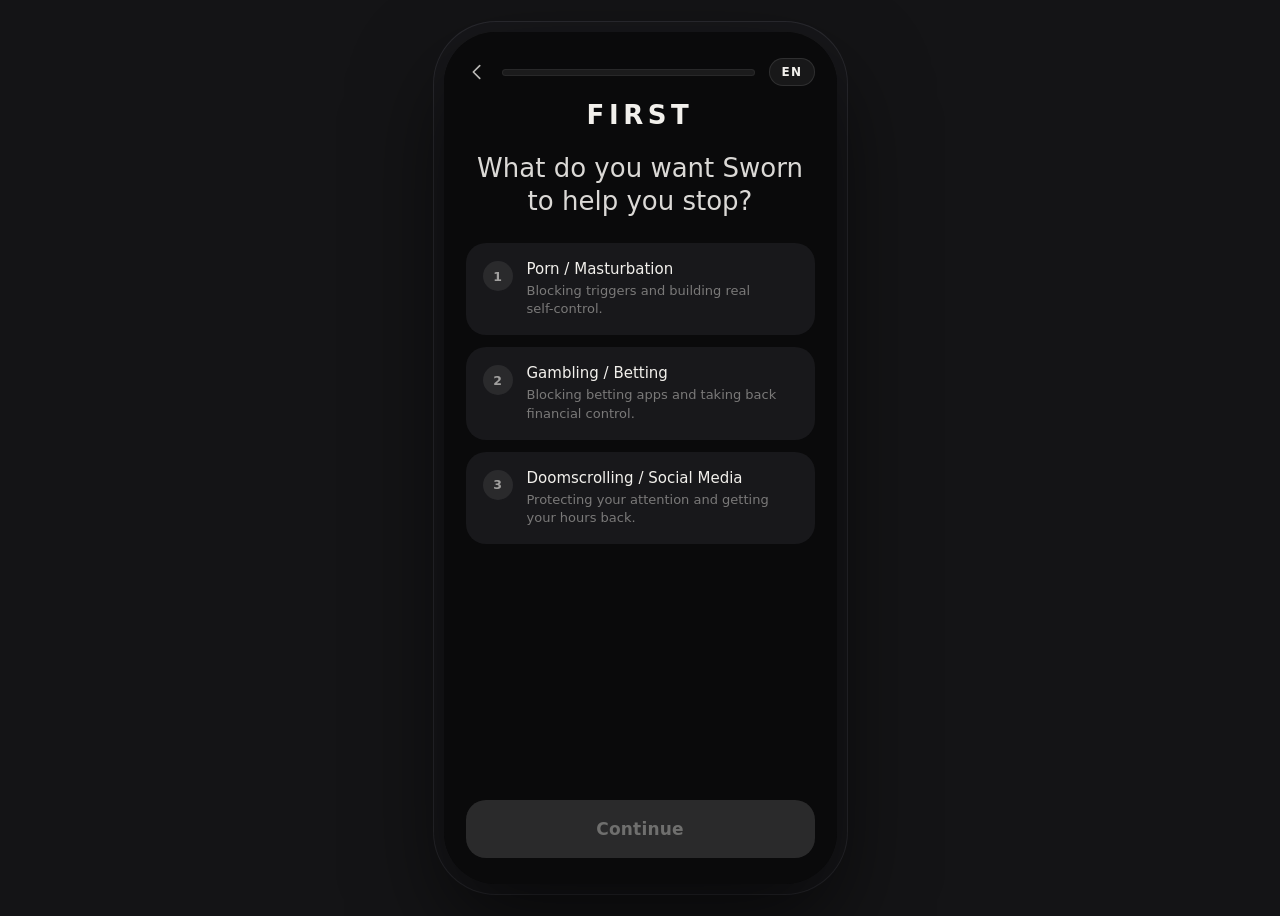
==== commit 1f9b4e9c: "Adapt the product to three behaviors from one config Sworn only spoke about porn. It now supports ga" ====
--- a/index.html
+++ b/index.html
@@ -20,6 +20,7 @@
   </div>
 </div>
 
+<script src="behavior.js"></script>
 <script src="why.js"></script>
 <script src="app.js"></script>
 </body>
--- a/styles.css
+++ b/styles.css
@@ -357,6 +357,29 @@
   font-weight: 500;
 }
 
+/* The behaviour question carries a line of explanation under each choice, so
+   the pill grows into a rounded card rather than staying a single-line row. */
+.opt--tall {
+  align-items: flex-start;
+  border-radius: 20px;
+  padding: 16px;
+}
+.opt--tall .opt__n { margin-top: 1px; }
+
+.opt__stack {
+  display: flex;
+  flex-direction: column;
+  gap: 4px;
+}
+
+.opt__note {
+  font-size: 13px;
+  line-height: 1.4;
+  color: rgba(242, 240, 236, .45);
+  text-wrap: pretty;
+}
+.opt.is-on .opt__note { color: rgba(242, 240, 236, .62); }
+
 .opt.is-on { background: var(--card-on); border-color: rgba(242, 240, 236, .28); }
 .opt.is-on .opt__label { color: var(--ink); }
 .opt.is-on .opt__n { background: var(--ink); color: #0a0a0b; }
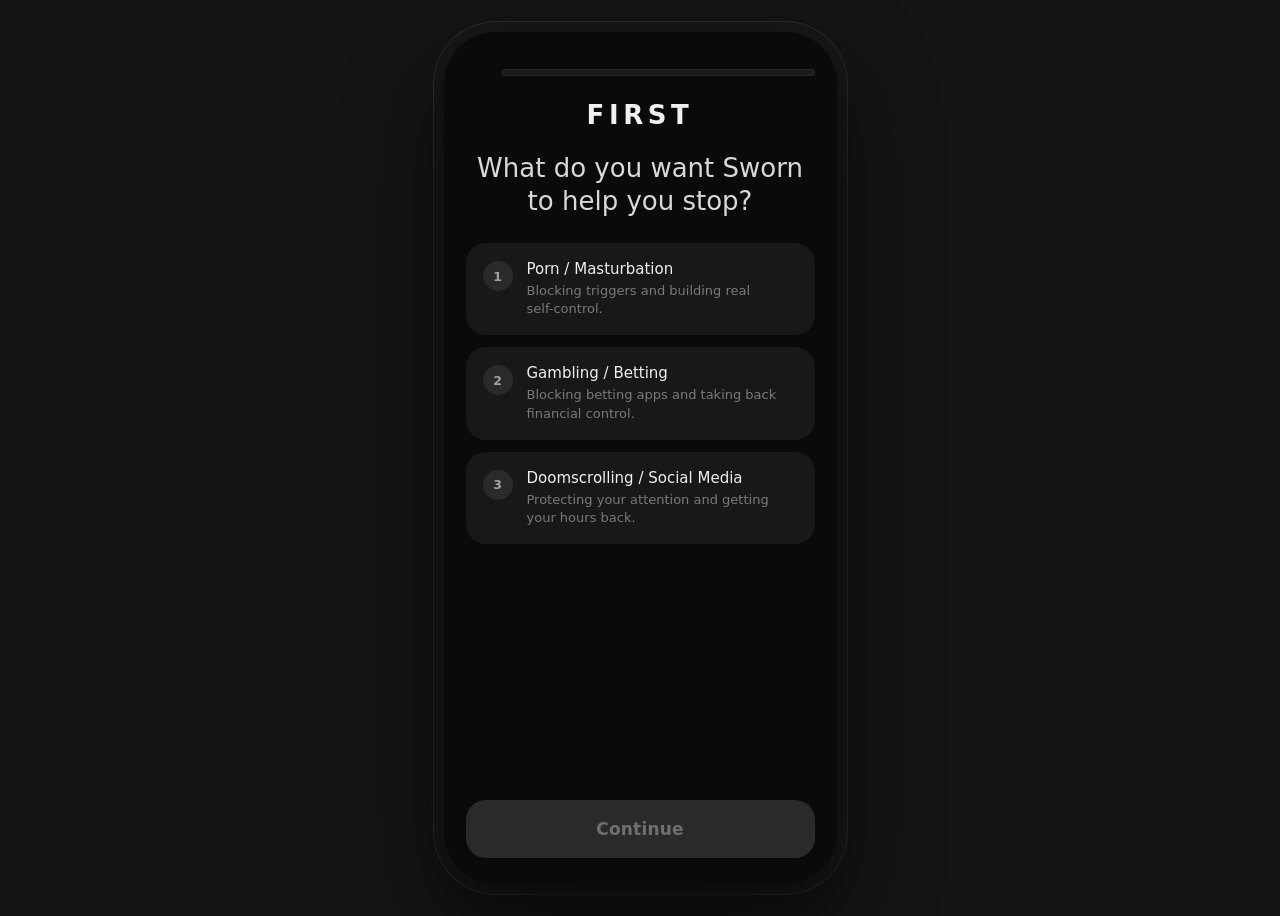
==== commit d8201ec1: "Polish onboarding: honest copy, calmer interactions, working picker Chrome: the language pill is gon" ====
--- a/index.html
+++ b/index.html
@@ -5,7 +5,7 @@
 <!-- viewport-fit=cover is what makes env(safe-area-inset-*) non-zero on iOS.
      Without it every safe-area calculation below silently resolves to 0. -->
 <meta name="viewport" content="width=device-width, initial-scale=1, maximum-scale=1, user-scalable=no, viewport-fit=cover">
-<title>Sworn — Onboarding</title>
+<title>Sworn Onboarding</title>
 <link rel="stylesheet" href="styles.css">
 </head>
 <body>
--- a/styles.css
+++ b/styles.css
@@ -384,6 +384,27 @@
 .opt.is-on .opt__label { color: var(--ink); }
 .opt.is-on .opt__n { background: var(--ink); color: #0a0a0b; }
 
+.cta-hold {
+  position: relative;
+  overflow: hidden;
+  -webkit-touch-callout: none;
+  -webkit-user-select: none;
+  user-select: none;
+}
+
+.cta-hold__fill {
+  position: absolute;
+  inset: 0;
+  background: #fff;
+  transform: scaleX(0);
+  transform-origin: left center;
+  transition: transform .18s ease;
+  pointer-events: none;
+}
+.cta-hold.is-holding .cta-hold__fill { transform: scaleX(1); transition: transform .9s linear; }
+
+.cta-hold__label { position: relative; }
+
 .skip {
   margin-top: auto;
   width: 100%;
